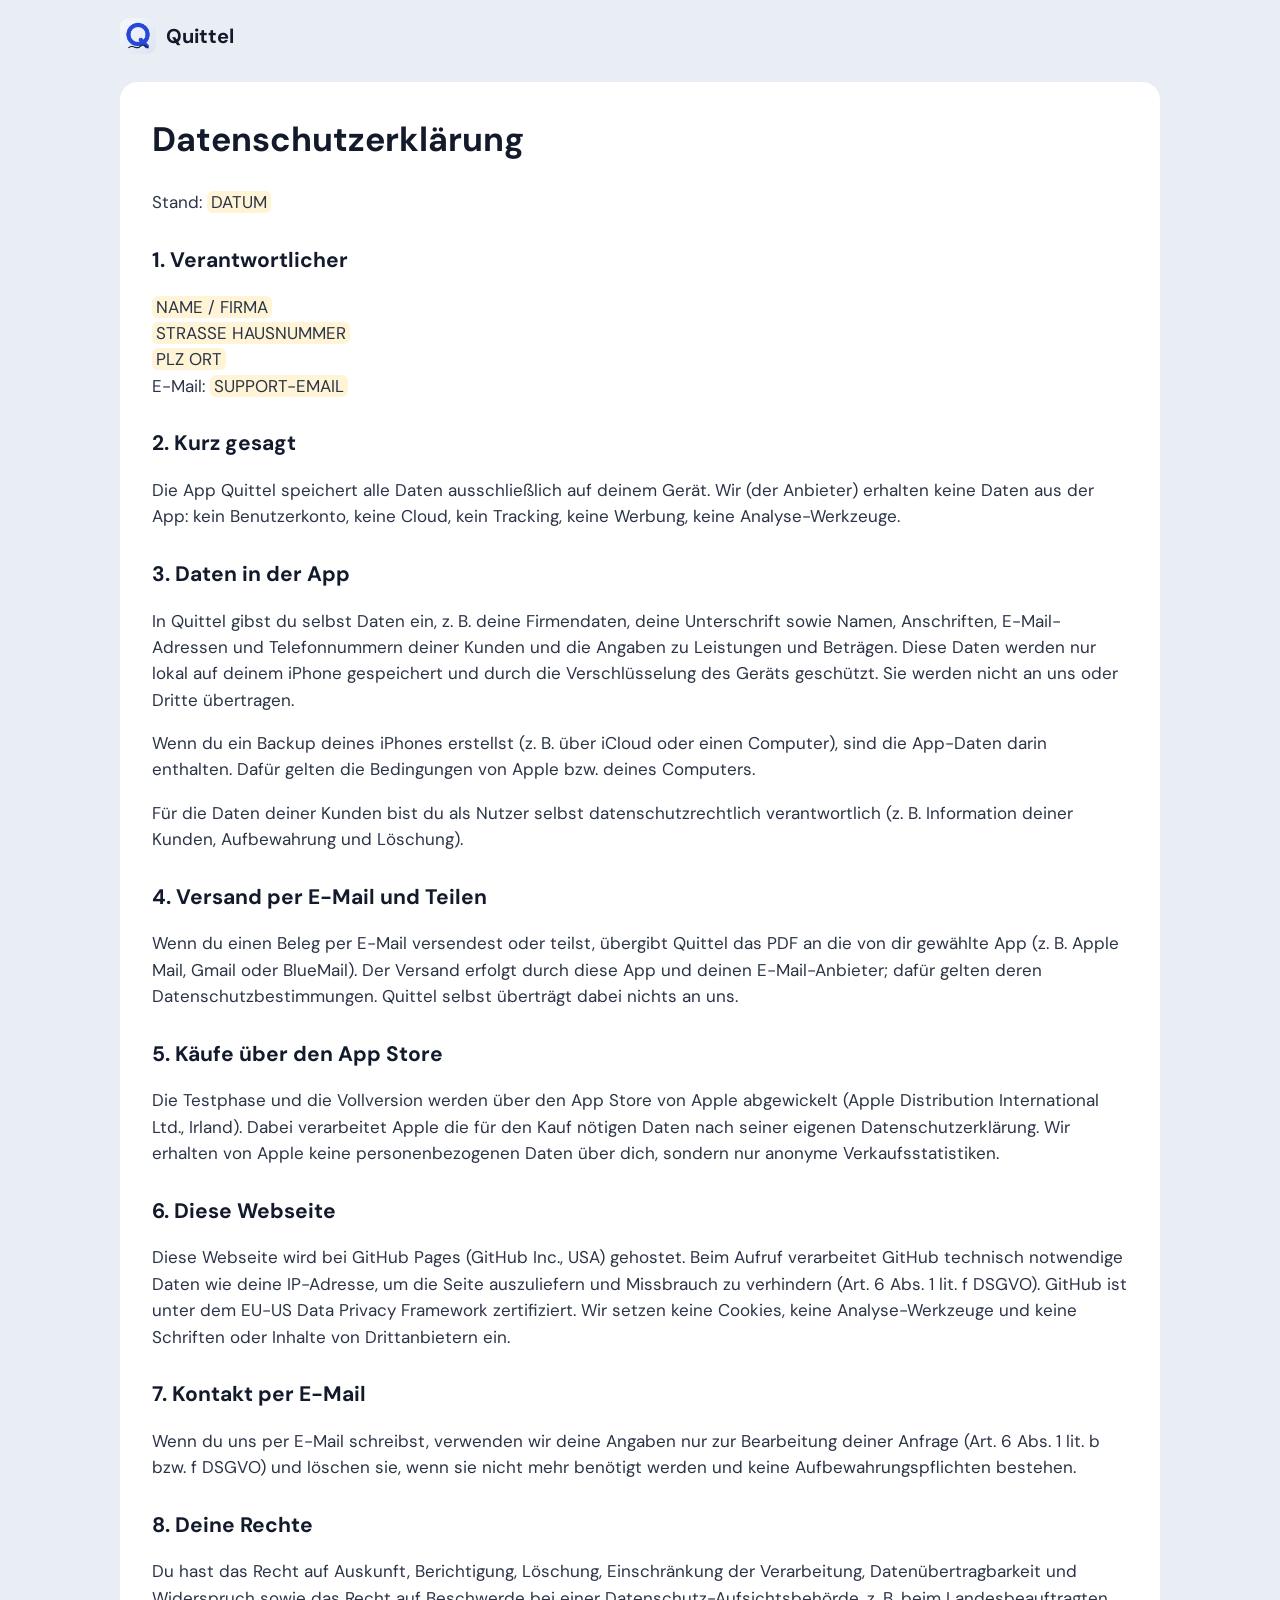
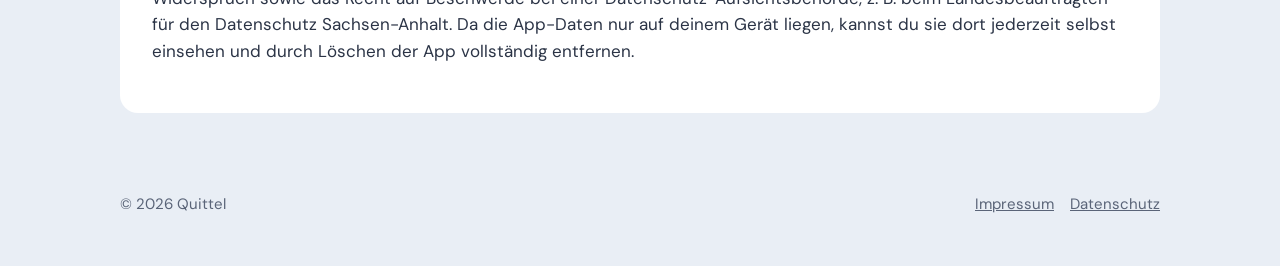
==== datenschutz.html @ eef9318b "Webseite Quittel: Startseite, Datenschutz, Impressum (Entwurf mit Platzhaltern) Co-Authored-By: Clau" ====
<!doctype html>
<html lang="de">
<head>
  <meta charset="utf-8">
  <meta name="viewport" content="width=device-width, initial-scale=1">
  <title>Datenschutz – Quittel</title>
  <link rel="icon" href="favicon.png">
  <link rel="stylesheet" href="style.css">
</head>
<body>
  <header class="top"><div class="wrap"><a class="brand" href="./"><img src="bilder/icon.png" alt="">Quittel</a></div></header>
  <main class="wrap">
    <div class="doc">
      <h1>Datenschutzerklärung</h1>
      <p>Stand: <span class="todo">DATUM</span></p>

      <h2>1. Verantwortlicher</h2>
      <p><span class="todo">NAME / FIRMA</span><br><span class="todo">STRASSE HAUSNUMMER</span><br><span class="todo">PLZ ORT</span><br>E-Mail: <span class="todo">SUPPORT-EMAIL</span></p>

      <h2>2. Kurz gesagt</h2>
      <p>Die App Quittel speichert alle Daten ausschließlich auf deinem Gerät. Wir (der Anbieter) erhalten keine Daten aus der App: kein Benutzerkonto, keine Cloud, kein Tracking, keine Werbung, keine Analyse-Werkzeuge.</p>

      <h2>3. Daten in der App</h2>
      <p>In Quittel gibst du selbst Daten ein, z. B. deine Firmendaten, deine Unterschrift sowie Namen, Anschriften, E-Mail-Adressen und Telefonnummern deiner Kunden und die Angaben zu Leistungen und Beträgen. Diese Daten werden nur lokal auf deinem iPhone gespeichert und durch die Verschlüsselung des Geräts geschützt. Sie werden nicht an uns oder Dritte übertragen.</p>
      <p>Wenn du ein Backup deines iPhones erstellst (z. B. über iCloud oder einen Computer), sind die App-Daten darin enthalten. Dafür gelten die Bedingungen von Apple bzw. deines Computers.</p>
      <p>Für die Daten deiner Kunden bist du als Nutzer selbst datenschutzrechtlich verantwortlich (z. B. Information deiner Kunden, Aufbewahrung und Löschung).</p>

      <h2>4. Versand per E-Mail und Teilen</h2>
      <p>Wenn du einen Beleg per E-Mail versendest oder teilst, übergibt Quittel das PDF an die von dir gewählte App (z. B. Apple Mail, Gmail oder BlueMail). Der Versand erfolgt durch diese App und deinen E-Mail-Anbieter; dafür gelten deren Datenschutzbestimmungen. Quittel selbst überträgt dabei nichts an uns.</p>

      <h2>5. Käufe über den App Store</h2>
      <p>Die Testphase und die Vollversion werden über den App Store von Apple abgewickelt (Apple Distribution International Ltd., Irland). Dabei verarbeitet Apple die für den Kauf nötigen Daten nach seiner eigenen Datenschutzerklärung. Wir erhalten von Apple keine personenbezogenen Daten über dich, sondern nur anonyme Verkaufsstatistiken.</p>

      <h2>6. Diese Webseite</h2>
      <p>Diese Webseite wird bei GitHub Pages (GitHub Inc., USA) gehostet. Beim Aufruf verarbeitet GitHub technisch notwendige Daten wie deine IP-Adresse, um die Seite auszuliefern und Missbrauch zu verhindern (Art. 6 Abs. 1 lit. f DSGVO). GitHub ist unter dem EU-US Data Privacy Framework zertifiziert. Wir setzen keine Cookies, keine Analyse-Werkzeuge und keine Schriften oder Inhalte von Drittanbietern ein.</p>

      <h2>7. Kontakt per E-Mail</h2>
      <p>Wenn du uns per E-Mail schreibst, verwenden wir deine Angaben nur zur Bearbeitung deiner Anfrage (Art. 6 Abs. 1 lit. b bzw. f DSGVO) und löschen sie, wenn sie nicht mehr benötigt werden und keine Aufbewahrungspflichten bestehen.</p>

      <h2>8. Deine Rechte</h2>
      <p>Du hast das Recht auf Auskunft, Berichtigung, Löschung, Einschränkung der Verarbeitung, Datenübertragbarkeit und Widerspruch sowie das Recht auf Beschwerde bei einer Datenschutz-Aufsichtsbehörde, z. B. beim Landesbeauftragten für den Datenschutz Sachsen-Anhalt. Da die App-Daten nur auf deinem Gerät liegen, kannst du sie dort jederzeit selbst einsehen und durch Löschen der App vollständig entfernen.</p>
    </div>
  </main>
  <footer><div class="wrap"><span>© 2026 Quittel</span><span><a href="impressum.html">Impressum</a><a href="datenschutz.html">Datenschutz</a></span></div></footer>
</body>
</html>
---- style.css ----
@font-face { font-family: "DM Sans"; src: url("fonts/DMSans-Regular.ttf") format("truetype"); font-weight: 400; font-display: swap; }
@font-face { font-family: "DM Sans"; src: url("fonts/DMSans-Medium.ttf") format("truetype"); font-weight: 500; font-display: swap; }
@font-face { font-family: "DM Sans"; src: url("fonts/DMSans-Bold.ttf") format("truetype"); font-weight: 700; font-display: swap; }

:root {
  --bg: #e9eef5;
  --card: #ffffff;
  --ink: #121a2b;
  --muted: #5a6478;
  --line: #d3dae5;
  --accent: #2747d9;
  --accent-soft: #eef1fb;
  --green: #166534;
  --radius: 18px;
}

* { box-sizing: border-box; }
html { -webkit-text-size-adjust: 100%; }
body {
  margin: 0;
  background: var(--bg);
  color: var(--ink);
  font-family: "DM Sans", -apple-system, BlinkMacSystemFont, "Segoe UI", sans-serif;
  font-size: 17px;
  line-height: 1.55;
}
a { color: var(--accent); }
img { max-width: 100%; display: block; }

.wrap { max-width: 1080px; margin: 0 auto; padding: 0 20px; }

/* Kopfzeile */
header.top { padding: 18px 0; }
header.top .wrap { display: flex; align-items: center; justify-content: space-between; gap: 12px; }
.brand { display: flex; align-items: center; gap: 10px; text-decoration: none; color: var(--ink); font-weight: 700; font-size: 20px; }
.brand img { width: 36px; height: 36px; border-radius: 9px; }
nav.top a { color: var(--muted); text-decoration: none; margin-left: 18px; font-weight: 500; font-size: 15px; }
nav.top a:hover { color: var(--ink); }

/* Startbereich */
.hero { padding: 40px 0 30px; }
.hero .wrap { display: grid; grid-template-columns: 1.1fr 0.9fr; gap: 40px; align-items: center; }
.hero h1 { font-size: 48px; line-height: 1.1; margin: 0 0 16px; letter-spacing: -0.5px; }
.hero h1 span { color: var(--accent); }
.hero p.lead { font-size: 20px; color: var(--muted); margin: 0 0 26px; }
.badge-row { display: flex; flex-wrap: wrap; gap: 12px; align-items: center; }
.btn {
  display: inline-block; background: var(--ink); color: #fff; text-decoration: none;
  padding: 14px 22px; border-radius: 14px; font-weight: 700;
}
.btn.soon { background: var(--line); color: var(--muted); cursor: default; }
.price-note { color: var(--muted); font-size: 15px; }
.phone {
  background: #0f1422; border-radius: 44px; padding: 10px; box-shadow: 0 30px 60px rgba(18, 26, 43, 0.25);
  max-width: 320px; margin: 0 auto;
}
.phone img { border-radius: 36px; }

/* Abschnitte */
section { padding: 50px 0; }
section h2 { font-size: 32px; margin: 0 0 10px; letter-spacing: -0.3px; }
section p.sub { color: var(--muted); margin: 0 0 30px; font-size: 18px; }

.features { display: grid; grid-template-columns: repeat(3, 1fr); gap: 16px; }
.card { background: var(--card); border-radius: var(--radius); padding: 22px; }
.card h3 { margin: 0 0 6px; font-size: 18px; }
.card p { margin: 0; color: var(--muted); font-size: 16px; }
.card .ico { width: 40px; height: 40px; border-radius: 12px; background: var(--accent-soft); color: var(--accent); display: grid; place-items: center; font-weight: 700; margin-bottom: 12px; }

.shots { display: grid; grid-template-columns: repeat(4, 1fr); gap: 16px; }
.shots figure { margin: 0; }
.shots img { border-radius: 22px; box-shadow: 0 12px 30px rgba(18, 26, 43, 0.12); }
.shots figcaption { text-align: center; color: var(--muted); font-size: 14px; margin-top: 10px; }

.steps { counter-reset: s; display: grid; grid-template-columns: repeat(4, 1fr); gap: 16px; }
.steps .card { position: relative; padding-top: 52px; }
.steps .card::before {
  counter-increment: s; content: counter(s);
  position: absolute; top: 18px; left: 22px; width: 26px; height: 26px; border-radius: 50%;
  background: var(--accent); color: #fff; font-weight: 700; font-size: 14px; display: grid; place-items: center;
}

.pricing { display: grid; grid-template-columns: 1fr 1fr; gap: 16px; max-width: 760px; }
.pricing .card.main { border: 2px solid var(--accent); }
.pricing .amount { font-size: 36px; font-weight: 700; margin: 6px 0; }
.pricing ul { margin: 12px 0 0; padding-left: 20px; color: var(--muted); }

details { background: var(--card); border-radius: 14px; padding: 16px 20px; margin-bottom: 10px; }
summary { font-weight: 700; cursor: pointer; }
details p { color: var(--muted); margin: 10px 0 0; }

/* Rechtstexte */
.doc { background: var(--card); border-radius: var(--radius); padding: 32px; margin: 10px 0 50px; }
.doc h1 { margin-top: 0; font-size: 34px; }
.doc h2 { font-size: 21px; margin-top: 28px; }
.doc p, .doc li { color: #2b3446; }
.todo { background: #fff4d6; border-radius: 6px; padding: 0 4px; }

footer { padding: 30px 0 50px; color: var(--muted); font-size: 15px; }
footer .wrap { display: flex; flex-wrap: wrap; justify-content: space-between; gap: 12px; }
footer a { color: var(--muted); margin-left: 16px; }

@media (max-width: 860px) {
  .hero .wrap { grid-template-columns: 1fr; }
  .hero h1 { font-size: 36px; }
  .features, .steps { grid-template-columns: 1fr 1fr; }
  .shots { grid-template-columns: 1fr 1fr; }
  .pricing { grid-template-columns: 1fr; }
  nav.top a.opt { display: none; }
}
@media (max-width: 520px) {
  .features, .steps { grid-template-columns: 1fr; }
  .doc { padding: 22px; }
  footer a { margin: 0 14px 0 0; }
}
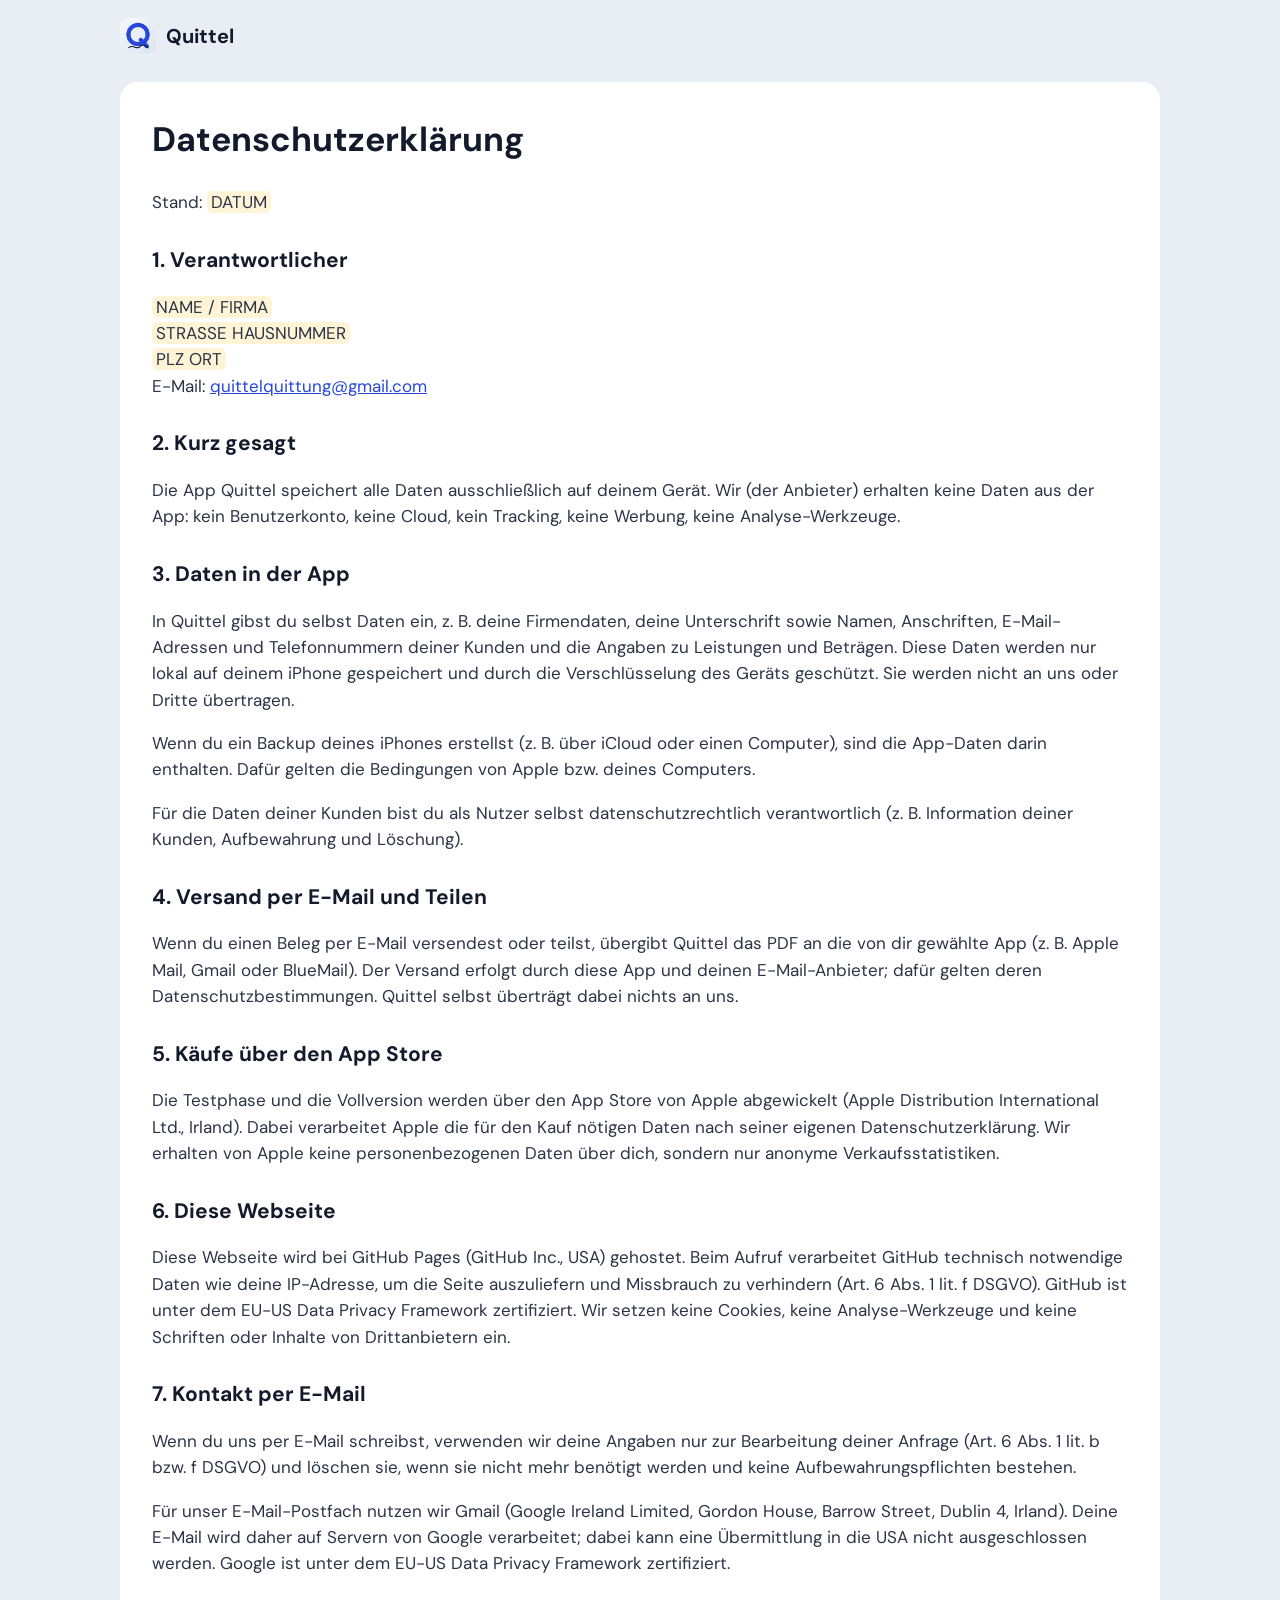
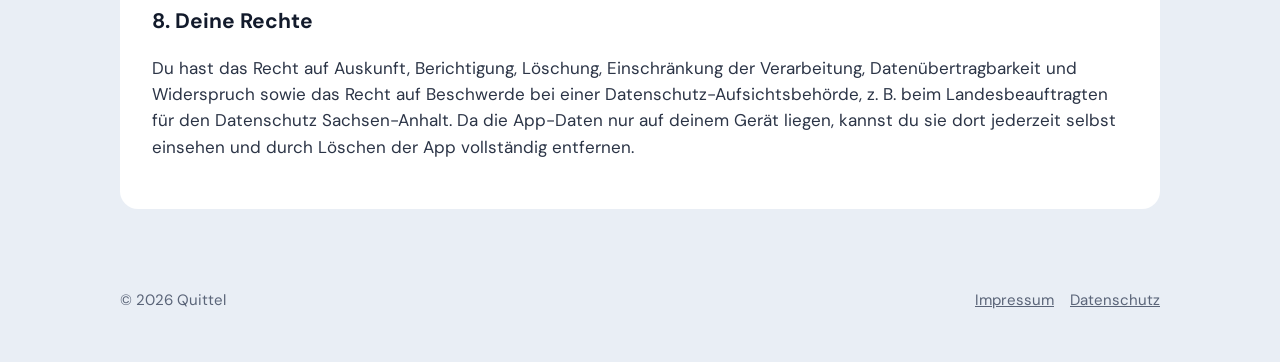
==== commit 9f089b83: "Support-Adresse eingetragen, Gmail in der Datenschutzerklärung" ====
--- a/datenschutz.html
+++ b/datenschutz.html
@@ -15,7 +15,7 @@
       <p>Stand: <span class="todo">DATUM</span></p>
 
       <h2>1. Verantwortlicher</h2>
-      <p><span class="todo">NAME / FIRMA</span><br><span class="todo">STRASSE HAUSNUMMER</span><br><span class="todo">PLZ ORT</span><br>E-Mail: <span class="todo">SUPPORT-EMAIL</span></p>
+      <p><span class="todo">NAME / FIRMA</span><br><span class="todo">STRASSE HAUSNUMMER</span><br><span class="todo">PLZ ORT</span><br>E-Mail: <a href="mailto:quittelquittung@gmail.com">quittelquittung@gmail.com</a></p>
 
       <h2>2. Kurz gesagt</h2>
       <p>Die App Quittel speichert alle Daten ausschließlich auf deinem Gerät. Wir (der Anbieter) erhalten keine Daten aus der App: kein Benutzerkonto, keine Cloud, kein Tracking, keine Werbung, keine Analyse-Werkzeuge.</p>
@@ -36,6 +36,7 @@
 
       <h2>7. Kontakt per E-Mail</h2>
       <p>Wenn du uns per E-Mail schreibst, verwenden wir deine Angaben nur zur Bearbeitung deiner Anfrage (Art. 6 Abs. 1 lit. b bzw. f DSGVO) und löschen sie, wenn sie nicht mehr benötigt werden und keine Aufbewahrungspflichten bestehen.</p>
+      <p>Für unser E-Mail-Postfach nutzen wir Gmail (Google Ireland Limited, Gordon House, Barrow Street, Dublin 4, Irland). Deine E-Mail wird daher auf Servern von Google verarbeitet; dabei kann eine Übermittlung in die USA nicht ausgeschlossen werden. Google ist unter dem EU-US Data Privacy Framework zertifiziert.</p>
 
       <h2>8. Deine Rechte</h2>
       <p>Du hast das Recht auf Auskunft, Berichtigung, Löschung, Einschränkung der Verarbeitung, Datenübertragbarkeit und Widerspruch sowie das Recht auf Beschwerde bei einer Datenschutz-Aufsichtsbehörde, z. B. beim Landesbeauftragten für den Datenschutz Sachsen-Anhalt. Da die App-Daten nur auf deinem Gerät liegen, kannst du sie dort jederzeit selbst einsehen und durch Löschen der App vollständig entfernen.</p>
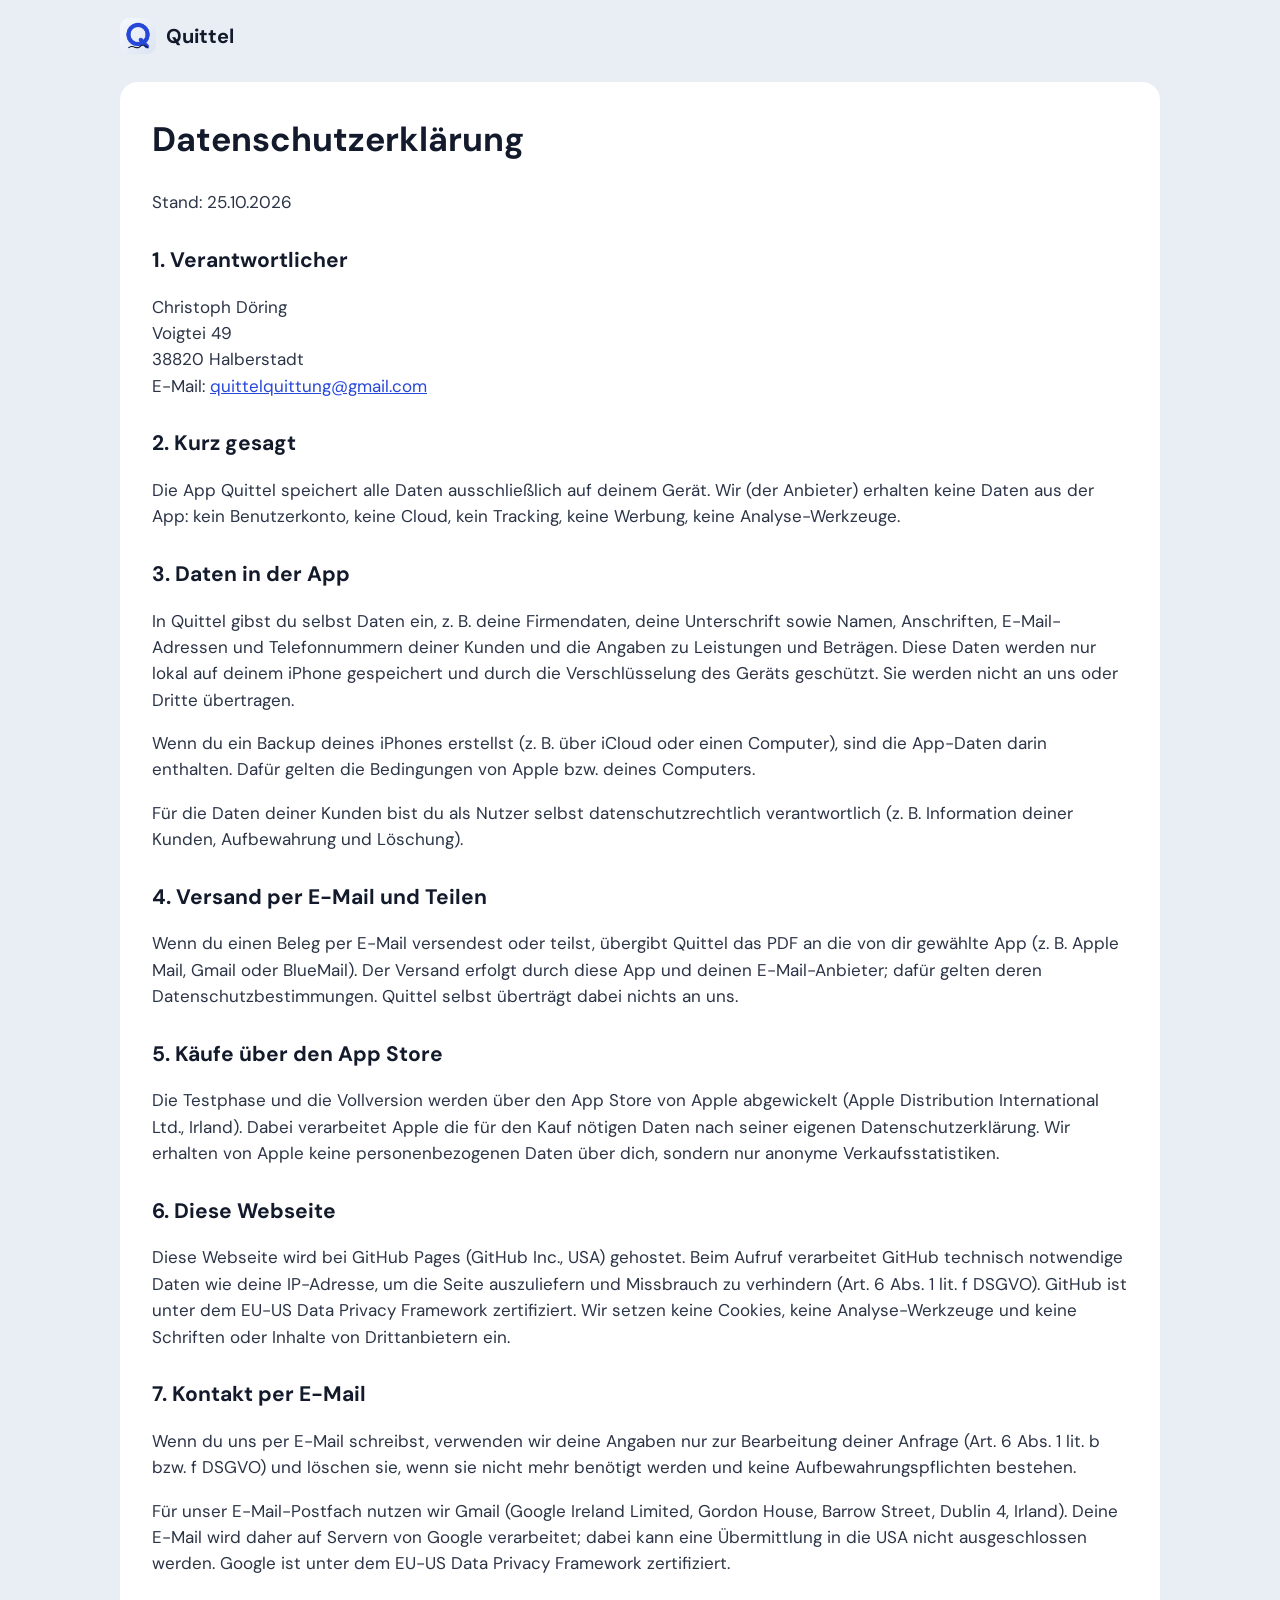
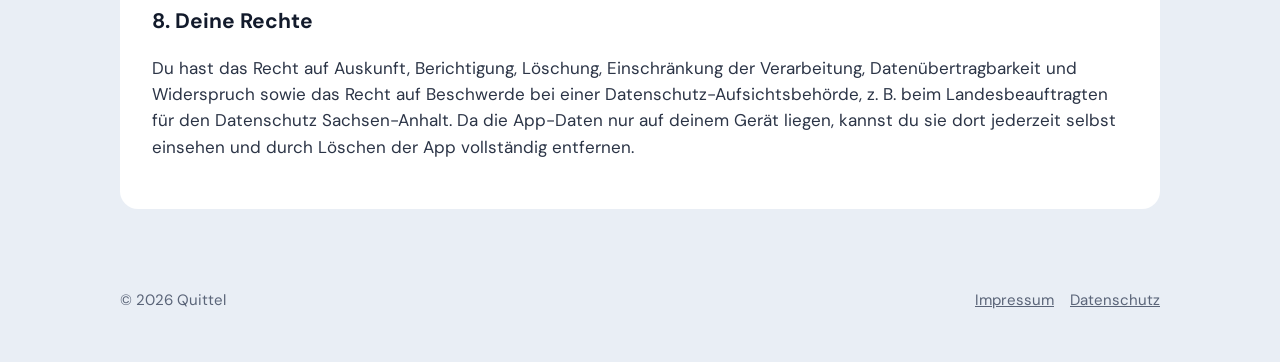
==== commit 276481fd: "Impressum und Datenschutz mit Anbieterdaten" ====
--- a/datenschutz.html
+++ b/datenschutz.html
@@ -12,10 +12,10 @@
   <main class="wrap">
     <div class="doc">
       <h1>Datenschutzerklärung</h1>
-      <p>Stand: <span class="todo">DATUM</span></p>
+      <p>Stand: 25.10.2026</p>
 
       <h2>1. Verantwortlicher</h2>
-      <p><span class="todo">NAME / FIRMA</span><br><span class="todo">STRASSE HAUSNUMMER</span><br><span class="todo">PLZ ORT</span><br>E-Mail: <a href="mailto:quittelquittung@gmail.com">quittelquittung@gmail.com</a></p>
+      <p>Christoph Döring<br>Voigtei 49<br>38820 Halberstadt<br>E-Mail: <a href="mailto:quittelquittung@gmail.com">quittelquittung@gmail.com</a></p>
 
       <h2>2. Kurz gesagt</h2>
       <p>Die App Quittel speichert alle Daten ausschließlich auf deinem Gerät. Wir (der Anbieter) erhalten keine Daten aus der App: kein Benutzerkonto, keine Cloud, kein Tracking, keine Werbung, keine Analyse-Werkzeuge.</p>
